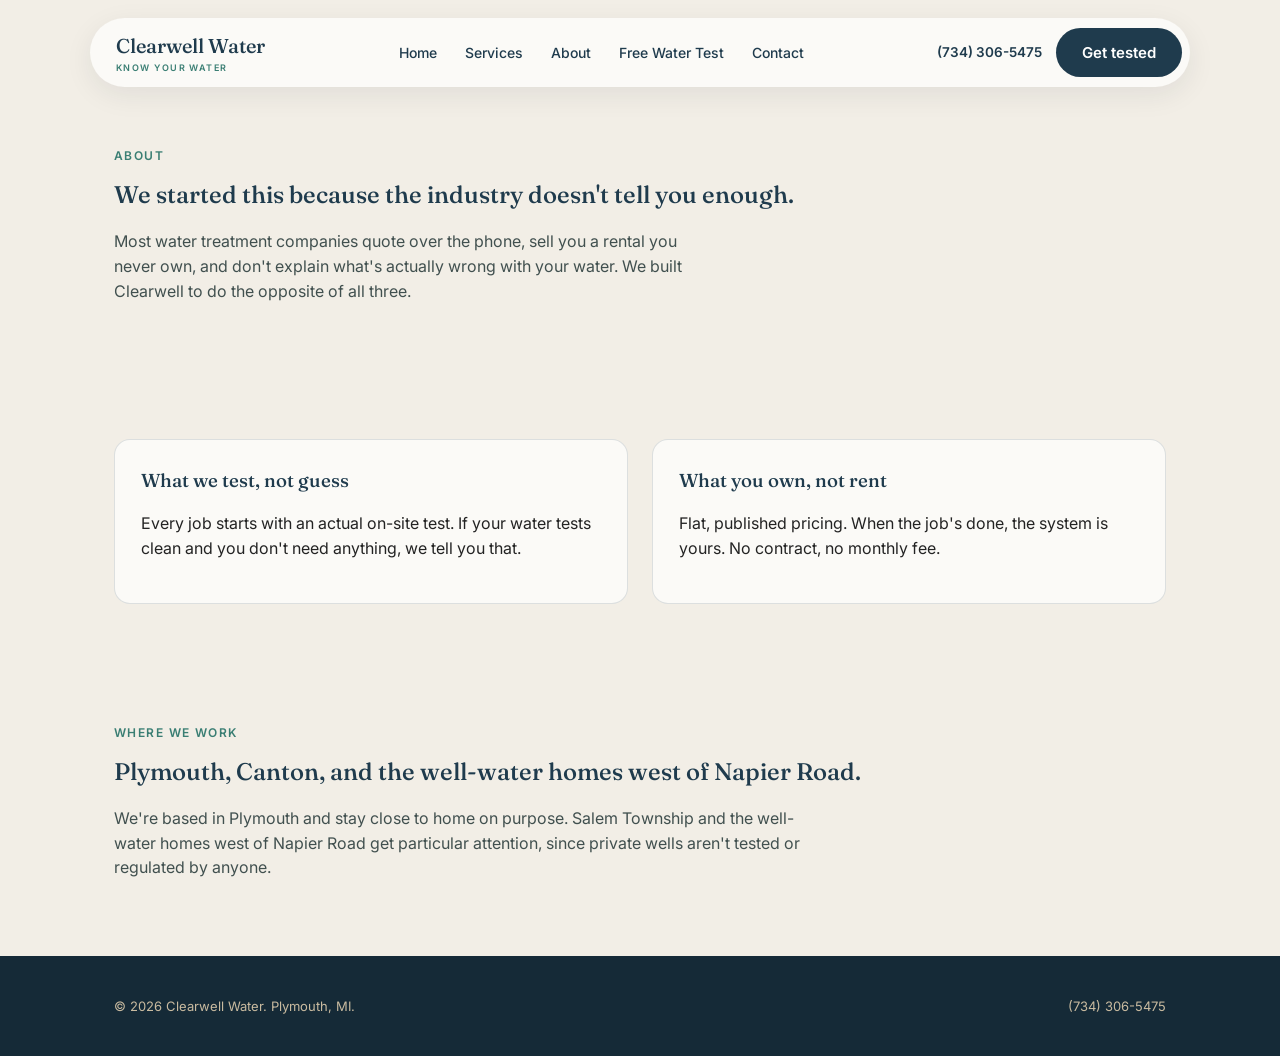
==== about.html @ 67fb88a0 "Create about.html" ====
<!DOCTYPE html>
  <html lang="en">
  <head>
  <meta charset="UTF-8">
  <meta name="viewport" content="width=device-width, initial-scale=1.0">
  <title>About Clearwell Water | Locally Owned, Plymouth MI</title>
<meta name="description" content="Clearwell Water is a locally owned water treatment company serving Plymouth, Canton, and Salem Township, Michigan.">
<link rel="stylesheet" href="assets/styles.css">
  </head>
  <body>
  <div class="header-perch">
  <header class="site">
    <div class="nav">
      <a href="index.html" class="logo">Clearwell Water <small>KNOW YOUR WATER</small></a>
      <nav class="links" id="navLinks">
        <a href="index.html">Home</a>
        <a href="services.html">Services</a>
        <a href="about.html">About</a>
        <a href="quote.html">Free Water Test</a>
      <a href="contact.html">Contact</a>
    </nav>
    <div class="nav-cta">
      <a href="tel:+17343065475" class="nav-phone">(734) 306-5475</a>
        <a href="quote.html" class="btn btn-primary">Get tested</a>
      </div>
    </div>
  </header>
  </div>
  <section>
    <div class="wrap">
      <span class="eyebrow">About</span>
      <h1>We started this because the industry doesn't tell you enough.</h1>
      <p style="max-width:600px; color:#41504f;">Most water treatment companies quote over the phone, sell you a rental you never own, and don't explain what's actually wrong with your water. We built Clearwell to do the opposite of all three.</p>
    </div>
  </section>
  <section>
    <div class="wrap two-col">
      <div class="panel">
        <h3>What we test, not guess</h3>
        <p>Every job starts with an actual on-site test. If your water tests clean and you don't need anything, we tell you that.</p>
      </div>
      <div class="panel">
        <h3>What you own, not rent</h3>
        <p>Flat, published pricing. When the job's done, the system is yours. No contract, no monthly fee.</p>
      </div>
    </div>
  </section>
  <section>
    <div class="wrap">
      <span class="eyebrow">Where we work</span>
    <h2>Plymouth, Canton, and the well-water homes west of Napier Road.</h2>
      <p style="max-width:700px; color:#41504f;">We're based in Plymouth and stay close to home on purpose. Salem Township and the well-water homes west of Napier Road get particular attention, since private wells aren't tested or regulated by anyone.</p>
    </div>
  </section>
  <footer class="site">
    <div class="wrap foot-bottom">
      <span>&copy; 2026 Clearwell Water. Plymouth, MI.</span>
      <span>(734) 306-5475</span>
    </div>
  </footer>
  <script src="assets/main.js"></script>
  </body>
  </html>
---- assets/styles.css ----
@import url('https://fonts.googleapis.com/css2?family=Fraunces:wght@400;500;600&family=Inter:wght@400;500;600&display=swap');
:root{--slate:#1F3B4D;--slate-deep:#152A37;--stone:#C9BBA0;--teal:#4A9B8E;--teal-deep:#3A7E73;--bone:#F2EEE6;--bone-white:#FBFAF7;--ink:#232323;}
*{box-sizing:border-box;}
body{margin:0;background:var(--bone);color:var(--ink);font-family:'Inter',sans-serif;line-height:1.55;}
h1,h2,h3{font-family:'Fraunces',serif;font-weight:500;color:var(--slate);margin:0 0 .5em;}
.wrap{max-width:1100px;margin:0 auto;padding:0 24px;}
a{color:inherit;}
.btn{display:inline-flex;align-items:center;font-weight:600;font-size:15px;padding:13px 26px;border-radius:44px;text-decoration:none;}
.btn-primary{background:var(--slate);color:#fff;}
.btn-teal{background:var(--teal);color:#fff;}
.btn-outline{background:transparent;border:1.5px solid var(--slate);color:var(--slate);}
.header-perch{padding:18px 20px 0;}
header.site{max-width:1100px;margin:0 auto;background:var(--bone-white);border-radius:60px;box-shadow:0 8px 28px rgba(21,42,55,.08);padding:0 8px 0 26px;}
.nav{display:flex;align-items:center;justify-content:space-between;padding:10px 0;}
.logo{font-family:'Fraunces',serif;font-weight:500;font-size:20px;color:var(--slate);text-decoration:none;}
.logo small{display:block;font-family:'Inter';font-weight:600;font-size:9px;letter-spacing:.16em;color:var(--teal-deep);}
nav.links{display:flex;gap:28px;}
nav.links a{text-decoration:none;color:var(--slate);font-size:14px;font-weight:500;}
.nav-cta{display:flex;align-items:center;gap:14px;}
.nav-phone{font-weight:600;color:var(--slate);text-decoration:none;font-size:13.5px;}
.hero{padding:90px 0;background:linear-gradient(160deg,#152A37,#1F3B4D);}
.hero-inner{text-align:center;max-width:700px;margin:0 auto;}
.hero h1{font-size:clamp(36px,6vw,64px);color:#fff;}
.hero .lede{color:#cfd9d7;font-size:17px;max-width:520px;margin:0 auto 30px;}
footer.site{background:var(--slate-deep);color:var(--stone);padding:40px 0;margin-top:0;}
.foot-bottom{display:flex;justify-content:space-between;flex-wrap:wrap;gap:10px;font-size:13px;}
.foot-grid{display:grid;grid-template-columns:1.4fr 1fr 1fr 1fr;gap:30px;}
.foot-grid h4{color:#fff;font-size:12px;letter-spacing:.06em;text-transform:uppercase;}
.foot-grid a{color:var(--stone);text-decoration:none;font-size:13.5px;display:block;margin-bottom:6px;}
section{padding:60px 0;}
.section-head{max-width:600px;margin-bottom:36px;}
.eyebrow{font-size:12px;font-weight:600;letter-spacing:.12em;text-transform:uppercase;color:var(--teal-deep);display:block;margin-bottom:10px;}
.svc-grid{display:grid;grid-template-columns:1fr 1fr;gap:20px;}
.svc-card{background:var(--bone-white);border:1px solid rgba(31,59,77,.14);border-radius:20px;padding:28px;}
.svc-card h3{font-size:20px;}
.price-row{display:flex;justify-content:space-between;border-top:1px solid rgba(31,59,77,.14);padding-top:14px;margin-top:14px;}
.price-row .price{font-family:'Fraunces';font-size:20px;color:var(--slate);}
.panel{background:var(--bone-white);border:1px solid rgba(31,59,77,.14);border-radius:16px;padding:26px;}
.two-col{display:grid;grid-template-columns:1fr 1fr;gap:24px;}
.form-card{background:var(--bone-white);border:1px solid rgba(31,59,77,.14);border-radius:20px;padding:36px;}
.field{margin-bottom:18px;}
.field label{display:block;font-size:13px;font-weight:600;color:var(--slate);margin-bottom:6px;}
.field input,.field select,.field textarea{width:100%;padding:12px 14px;border:1.5px solid rgba(31,59,77,.2);border-radius:8px;font-family:'Inter';font-size:14.5px;}
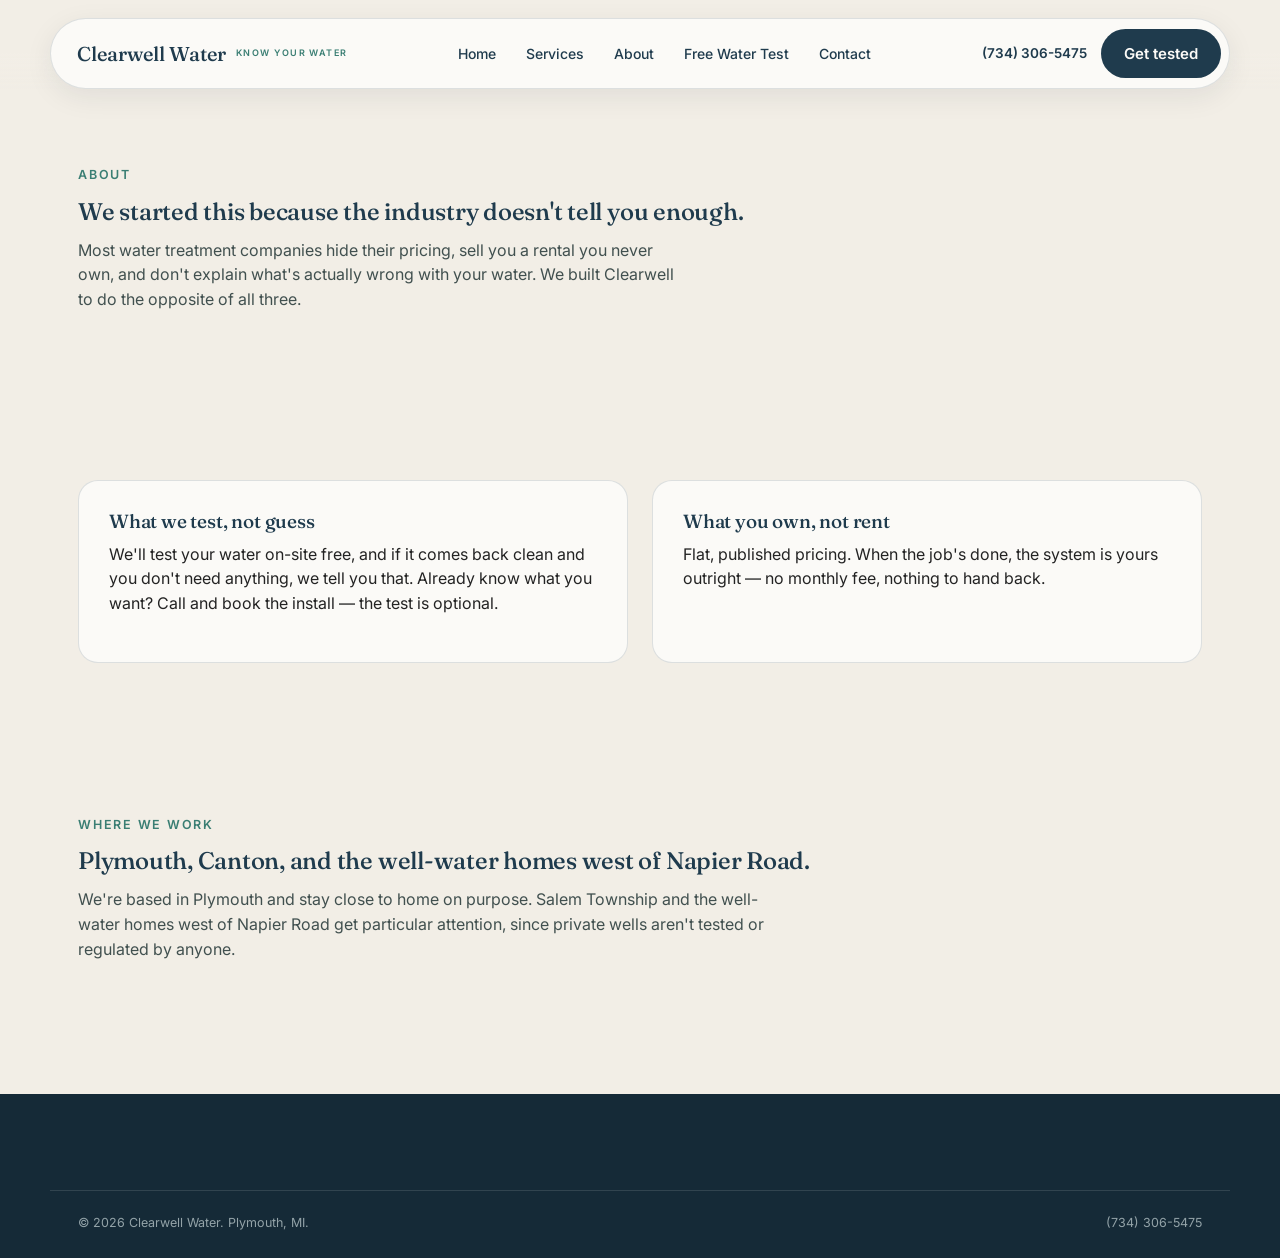
==== commit 76aa4828: "Allow direct booking; drop no-contract and phone-quote claims Customers who already know what they w" ====
--- a/about.html
+++ b/about.html
@@ -30,18 +30,18 @@
     <div class="wrap">
       <span class="eyebrow">About</span>
       <h1>We started this because the industry doesn't tell you enough.</h1>
-      <p style="max-width:600px; color:#41504f;">Most water treatment companies quote over the phone, sell you a rental you never own, and don't explain what's actually wrong with your water. We built Clearwell to do the opposite of all three.</p>
+      <p style="max-width:600px; color:#41504f;">Most water treatment companies hide their pricing, sell you a rental you never own, and don't explain what's actually wrong with your water. We built Clearwell to do the opposite of all three.</p>
     </div>
   </section>
   <section>
     <div class="wrap two-col">
       <div class="panel">
         <h3>What we test, not guess</h3>
-        <p>Every job starts with an actual on-site test. If your water tests clean and you don't need anything, we tell you that.</p>
+        <p>We'll test your water on-site free, and if it comes back clean and you don't need anything, we tell you that. Already know what you want? Call and book the install &mdash; the test is optional.</p>
       </div>
       <div class="panel">
         <h3>What you own, not rent</h3>
-        <p>Flat, published pricing. When the job's done, the system is yours. No contract, no monthly fee.</p>
+        <p>Flat, published pricing. When the job's done, the system is yours outright &mdash; no monthly fee, nothing to hand back.</p>
       </div>
     </div>
   </section>
--- a/assets/styles.css
+++ b/assets/styles.css
@@ -1,43 +1,401 @@
-@import url('https://fonts.googleapis.com/css2?family=Fraunces:wght@400;500;600&family=Inter:wght@400;500;600&display=swap');
-:root{--slate:#1F3B4D;--slate-deep:#152A37;--stone:#C9BBA0;--teal:#4A9B8E;--teal-deep:#3A7E73;--bone:#F2EEE6;--bone-white:#FBFAF7;--ink:#232323;}
+@import url('https://fonts.googleapis.com/css2?family=Fraunces:opsz,wght@9..144,300;9..144,400;9..144,500;9..144,600&family=Inter:wght@400;500;600&display=swap');
+
+:root{
+    --slate:#1F3B4D;
+    --slate-deep:#152A37;
+    --stone:#C9BBA0;
+    --stone-light:#E4DBC8;
+    --teal:#4A9B8E;
+    --teal-deep:#3A7E73;
+    --bone:#F2EEE6;
+    --bone-white:#FBFAF7;
+    --ink:#232323;
+    --clay:#B0603F;
+    --line: rgba(31,59,77,0.14);
+    --max: 1180px;
+}
+
 *{box-sizing:border-box;}
-body{margin:0;background:var(--bone);color:var(--ink);font-family:'Inter',sans-serif;line-height:1.55;}
-h1,h2,h3{font-family:'Fraunces',serif;font-weight:500;color:var(--slate);margin:0 0 .5em;}
-.wrap{max-width:1100px;margin:0 auto;padding:0 24px;}
+html{scroll-behavior:smooth;}
+body{
+    margin:0;
+    background:var(--bone);
+    color:var(--ink);
+    font-family:'Inter', sans-serif;
+    font-size:16px;
+    line-height:1.55;
+    -webkit-font-smoothing:antialiased;
+}
+h1,h2,h3,h4{
+    font-family:'Fraunces', serif;
+    font-weight:500;
+    color:var(--slate);
+    line-height:1.12;
+    margin:0 0 0.5em;
+    letter-spacing:-0.01em;
+}
+p{margin:0 0 1em;}
 a{color:inherit;}
-.btn{display:inline-flex;align-items:center;font-weight:600;font-size:15px;padding:13px 26px;border-radius:44px;text-decoration:none;}
-.btn-primary{background:var(--slate);color:#fff;}
-.btn-teal{background:var(--teal);color:#fff;}
-.btn-outline{background:transparent;border:1.5px solid var(--slate);color:var(--slate);}
-.header-perch{padding:18px 20px 0;}
-header.site{max-width:1100px;margin:0 auto;background:var(--bone-white);border-radius:60px;box-shadow:0 8px 28px rgba(21,42,55,.08);padding:0 8px 0 26px;}
-.nav{display:flex;align-items:center;justify-content:space-between;padding:10px 0;}
-.logo{font-family:'Fraunces',serif;font-weight:500;font-size:20px;color:var(--slate);text-decoration:none;}
-.logo small{display:block;font-family:'Inter';font-weight:600;font-size:9px;letter-spacing:.16em;color:var(--teal-deep);}
-nav.links{display:flex;gap:28px;}
-nav.links a{text-decoration:none;color:var(--slate);font-size:14px;font-weight:500;}
-.nav-cta{display:flex;align-items:center;gap:14px;}
-.nav-phone{font-weight:600;color:var(--slate);text-decoration:none;font-size:13.5px;}
-.hero{padding:90px 0;background:linear-gradient(160deg,#152A37,#1F3B4D);}
-.hero-inner{text-align:center;max-width:700px;margin:0 auto;}
-.hero h1{font-size:clamp(36px,6vw,64px);color:#fff;}
-.hero .lede{color:#cfd9d7;font-size:17px;max-width:520px;margin:0 auto 30px;}
-footer.site{background:var(--slate-deep);color:var(--stone);padding:40px 0;margin-top:0;}
-.foot-bottom{display:flex;justify-content:space-between;flex-wrap:wrap;gap:10px;font-size:13px;}
-.foot-grid{display:grid;grid-template-columns:1.4fr 1fr 1fr 1fr;gap:30px;}
-.foot-grid h4{color:#fff;font-size:12px;letter-spacing:.06em;text-transform:uppercase;}
-.foot-grid a{color:var(--stone);text-decoration:none;font-size:13.5px;display:block;margin-bottom:6px;}
-section{padding:60px 0;}
-.section-head{max-width:600px;margin-bottom:36px;}
-.eyebrow{font-size:12px;font-weight:600;letter-spacing:.12em;text-transform:uppercase;color:var(--teal-deep);display:block;margin-bottom:10px;}
-.svc-grid{display:grid;grid-template-columns:1fr 1fr;gap:20px;}
-.svc-card{background:var(--bone-white);border:1px solid rgba(31,59,77,.14);border-radius:20px;padding:28px;}
-.svc-card h3{font-size:20px;}
-.price-row{display:flex;justify-content:space-between;border-top:1px solid rgba(31,59,77,.14);padding-top:14px;margin-top:14px;}
-.price-row .price{font-family:'Fraunces';font-size:20px;color:var(--slate);}
-.panel{background:var(--bone-white);border:1px solid rgba(31,59,77,.14);border-radius:16px;padding:26px;}
-.two-col{display:grid;grid-template-columns:1fr 1fr;gap:24px;}
-.form-card{background:var(--bone-white);border:1px solid rgba(31,59,77,.14);border-radius:20px;padding:36px;}
-.field{margin-bottom:18px;}
-.field label{display:block;font-size:13px;font-weight:600;color:var(--slate);margin-bottom:6px;}
-.field input,.field select,.field textarea{width:100%;padding:12px 14px;border:1.5px solid rgba(31,59,77,.2);border-radius:8px;font-family:'Inter';font-size:14.5px;}
+img{max-width:100%; display:block;}
+.wrap{max-width:var(--max); margin:0 auto; padding:0 28px;}
+.eyebrow{
+    font-family:'Inter', sans-serif;
+    font-size:12.5px;
+    font-weight:600;
+    letter-spacing:0.14em;
+    text-transform:uppercase;
+    color:var(--teal-deep);
+    display:block;
+    margin-bottom:14px;
+}
+.btn{
+    display:inline-flex;
+    align-items:center;
+    gap:8px;
+    font-family:'Inter', sans-serif;
+    font-weight:600;
+    font-size:15px;
+    padding:13px 26px;
+    border-radius:44px;
+    text-decoration:none;
+    border:1.5px solid transparent;
+    cursor:pointer;
+    transition:transform .15s ease, background .15s ease, border-color .15s ease;
+}
+.btn:hover{transform:translateY(-1px);}
+.btn:focus-visible{outline:2px solid var(--teal); outline-offset:3px;}
+.btn-primary{background:var(--slate); color:var(--bone-white);}
+.btn-primary:hover{background:var(--slate-deep);}
+.btn-outline{background:transparent; border-color:var(--slate); color:var(--slate);}
+.btn-outline:hover{background:var(--slate); color:var(--bone-white);}
+.btn-teal{background:var(--teal); color:var(--bone-white);}
+.btn-teal:hover{background:var(--teal-deep);}
+
+.header-perch{position:sticky; top:0; z-index:50; padding:18px 20px 0; background:linear-gradient(var(--bone) 60%, transparent);}
+header.site{
+    max-width:var(--max); margin:0 auto;
+    background:var(--bone-white); border-radius:60px; border:1px solid var(--line);
+    box-shadow:0 8px 28px rgba(21,42,55,0.08);
+    padding:0 8px 0 26px;
+}
+.nav{display:flex; align-items:center; justify-content:space-between; padding:10px 0;}
+.logo{
+    display:flex; align-items:center; gap:10px;
+    font-family:'Fraunces', serif; font-weight:500; font-size:20px; color:var(--slate);
+    text-decoration:none;
+}
+.logo .mark{width:34px; height:34px; flex:none;}
+.logo small{
+    display:block; font-family:'Inter'; font-weight:600; font-size:9px;
+    letter-spacing:0.16em; color:var(--teal-deep); margin-top:-2px;
+}
+nav.links{display:flex; align-items:center; gap:30px;}
+nav.links a{
+    text-decoration:none; color:var(--slate); font-size:14px; font-weight:500;
+    position:relative; padding:4px 0;
+}
+nav.links a.active,nav.links a:hover{color:var(--teal-deep);}
+.nav-cta{display:flex; align-items:center; gap:14px;}
+.nav-phone{font-size:13.5px; font-weight:600; color:var(--slate); text-decoration:none;}
+.nav-cta .btn-primary{border-radius:40px; padding:12px 22px;}
+.burger{display:none; background:none; border:none; cursor:pointer; padding:6px;}
+.burger span{display:block; width:22px; height:2px; background:var(--slate); margin:5px 0;}
+
+.announce{max-width:calc(var(--max) - 40px); margin:12px auto 0; background:var(--slate); border-radius:40px; padding:11px 26px; display:flex; align-items:center; justify-content:center; gap:10px;}
+.announce span{color:var(--bone-white); font-size:13px; font-weight:500;}
+.announce .dot{width:6px; height:6px; border-radius:50%; background:var(--teal);}
+
+.hero{position:relative; padding:110px 0 120px; overflow:hidden; isolation:isolate;}
+.hero-bg-wrap{position:absolute; inset:0; z-index:-2; overflow:hidden;}
+.hero-bg-img{width:100%; height:100%; object-fit:cover; filter:blur(14px); transform:scale(1.1); transition:filter .05s linear;}
+.hero-bg-overlay{position:absolute; inset:0; background:linear-gradient(165deg, rgba(21,42,55,0.90) 0%, rgba(31,59,77,0.82) 55%, rgba(33,65,79,0.78) 100%);}
+.hero-inner{text-align:center; max-width:800px; margin:0 auto;}
+.hero-kicker{font-family:'Fraunces',serif; font-style:italic; font-size:19px; color:var(--stone); margin-bottom:18px; display:flex; align-items:center; justify-content:center; gap:16px;}
+.hero-kicker .rule{width:34px; height:1px; background:var(--stone); opacity:0.6;}
+.hero h1{font-size:clamp(46px,7.5vw,84px); font-weight:600; color:var(--bone-white); margin:0 auto 10px; letter-spacing:-0.02em;}
+.hero .subcaps{font-family:'Inter',sans-serif; font-weight:600; font-size:clamp(14px,1.8vw,18px); letter-spacing:0.16em; text-transform:uppercase; color:var(--teal); margin-bottom:26px;}
+.hero .lede{font-size:18px; max-width:520px; margin:0 auto; color:#cfd9d7;}
+.hero-actions{display:flex; gap:14px; margin-top:34px; flex-wrap:wrap; justify-content:center;}
+.hero-actions .btn{border-radius:44px; padding:15px 30px;}
+.hero-actions .btn-outline{border-color:rgba(242,238,230,0.4); color:var(--bone-white);}
+.hero-actions .btn-outline:hover{background:rgba(242,238,230,0.12);}
+.hero-stats{display:flex; gap:0; margin-top:64px; flex-wrap:wrap; justify-content:center; max-width:760px; margin-left:auto; margin-right:auto;}
+.hero-stats div{padding:0 30px; border-left:1px solid rgba(242,238,230,0.18);}
+.hero-stats div:first-child{border-left:none;}
+.hero-stats .num{font-family:'Fraunces',serif; font-size:27px; color:var(--bone-white); font-weight:500; display:block;}
+.hero-stats .lbl{font-size:12px; color:#a9bab6;}
+
+section{padding:76px 0;}
+section.tight{padding:52px 0;}
+.section-head{max-width:640px; margin-bottom:44px;}
+.section-head h2{font-size:clamp(26px,3.2vw,36px);}
+.band-stone{background:var(--stone-light);}
+.band-slate{background:var(--slate); color:var(--bone-white);}
+.band-slate h2, .band-slate h3{color:var(--bone-white);}
+.band-slate .eyebrow{color:var(--stone);}
+
+.trust-strip{display:flex; gap:12px; align-items:center; flex-wrap:wrap; justify-content:center; padding:26px 0;}
+.trust-strip span{background:var(--bone-white); border:1px solid var(--line); border-radius:40px; padding:9px 18px; font-size:13px; color:#4a4a4a;}
+.trust-strip strong{color:var(--slate);}
+
+.statement{text-align:center; padding:20px 0 10px;}
+.statement h2{font-size:clamp(28px,4.4vw,46px); font-weight:600; max-width:780px; margin:0 auto;}
+
+.svc-grid{display:grid; grid-template-columns:1fr 1fr; gap:20px;}
+.svc-card{background:var(--bone-white); border:1px solid var(--line); border-radius:22px; padding:32px; position:relative;}
+.svc-card .icon-badge{width:46px; height:46px; border-radius:50%; background:var(--stone-light); display:flex; align-items:center; justify-content:center; margin-bottom:18px;}
+.svc-card .icon-badge svg{width:22px; height:22px;}
+.svc-card h3{font-size:21px; margin-bottom:8px;}
+.svc-card .tag{font-size:11.5px; font-weight:600; letter-spacing:.08em; text-transform:uppercase; color:var(--teal-deep);}
+.svc-card p.desc{color:#41504f; font-size:14.5px; margin:10px 0 18px;}
+.svc-card ul{margin:0 0 18px; padding-left:18px; font-size:13.5px; color:#41504f;}
+.svc-card ul li{margin-bottom:4px;}
+.svc-card .price-row{display:flex; align-items:baseline; justify-content:space-between; border-top:1px solid var(--line); padding-top:16px;}
+.svc-card .price-row .price{font-family:'Fraunces',serif; font-size:22px; color:var(--slate); font-weight:500;}
+.svc-card .price-row small{font-size:11.5px; color:#6b6b6b;}
+
+.process{display:grid; grid-template-columns:repeat(4,1fr); gap:20px;}
+.process div{padding:0;}
+.process .n{
+    width:40px; height:40px; border-radius:50%; background:var(--slate); color:var(--bone-white);
+    display:flex; align-items:center; justify-content:center; font-family:'Fraunces',serif; font-size:16px; font-weight:500;
+    margin-bottom:14px;
+}
+.process h4{font-size:17px; margin:0 0 6px;}
+.process p{font-size:13.5px; color:#4a4a4a; margin:0;}
+
+.harm-grid{display:grid; grid-template-columns:repeat(3,1fr); gap:20px;}
+.harm-card{background:var(--bone-white); border:1px solid var(--line); border-radius:16px; padding:26px;}
+.harm-card .stat{font-family:'Fraunces',serif; font-size:30px; color:var(--clay); display:block; margin-bottom:8px;}
+.harm-card h4{font-size:16px; margin-bottom:8px;}
+.harm-card p{font-size:13.5px; color:#4a4a4a; margin:0;}
+
+.two-col{display:grid; grid-template-columns:1fr 1fr; gap:24px;}
+.panel{background:var(--bone-white); border:1px solid var(--line); border-radius:20px; padding:30px;}
+.panel h3{font-size:19px;}
+.panel .tag{font-size:11.5px; letter-spacing:.1em; text-transform:uppercase; font-weight:600; color:var(--clay);}
+
+footer.site{background:var(--slate-deep); color:var(--stone-light); padding:56px 0 26px; margin-top:40px;}
+.foot-grid{display:grid; grid-template-columns:1.4fr 1fr 1fr 1fr; gap:40px;}
+footer.site h4{color:var(--bone-white); font-family:'Inter'; font-size:13px; letter-spacing:.08em; text-transform:uppercase; font-weight:600; margin-bottom:16px;}
+footer.site a{color:var(--stone-light); text-decoration:none; font-size:14px; display:block; margin-bottom:9px;}
+footer.site a:hover{color:var(--bone-white);}
+.foot-bottom{border-top:1px solid rgba(255,255,255,0.12); margin-top:40px; padding-top:22px; font-size:12.5px; color:#93a3a8; display:flex; justify-content:space-between; flex-wrap:wrap; gap:10px;}
+
+.quiz-shell{max-width:600px; margin:0 auto; background:var(--bone-white); border:1px solid var(--line); border-radius:24px; overflow:hidden;}
+.quiz-progress-track{height:4px; background:var(--stone-light);}
+.quiz-progress-fill{height:4px; background:var(--teal); transition:width .35s ease;}
+.quiz-step-label{padding:16px 40px 0; font-size:11px; letter-spacing:.08em; text-transform:uppercase; color:#8a9694;}
+.quiz-body{padding:32px 40px 40px;}
+.quiz-question{animation:fadein .3s ease;}
+@keyframes fadein{from{opacity:0; transform:translateY(6px);} to{opacity:1; transform:translateY(0);}}
+.quiz-question h3{font-size:23px; margin-bottom:22px; line-height:1.3;}
+.card-options{display:grid; gap:10px; margin-bottom:6px;}
+.card-option{
+    border:1.5px solid var(--line); border-radius:12px; padding:16px 18px; cursor:pointer;
+    display:flex; align-items:center; justify-content:space-between; transition:border-color .15s, background .15s;
+}
+.card-option:hover{border-color:var(--teal);}
+.card-option.selected{border-color:var(--teal); background:#f0f7f5;}
+.card-option .label{font-weight:600; font-size:14.5px; color:var(--slate);}
+.card-option .hint{font-size:12px; color:#6b6b6b; margin-top:2px;}
+.card-option .dot{width:18px; height:18px; border-radius:50%; border:1.5px solid var(--line); flex:none;}
+.card-option.selected .dot{border-color:var(--teal); background:var(--teal); box-shadow:inset 0 0 0 3px #fff;}
+.chip-row{display:flex; flex-wrap:wrap; gap:8px; margin-bottom:6px;}
+.chip{border:1.5px solid var(--line); border-radius:40px; padding:10px 18px; font-size:14px; cursor:pointer; color:var(--slate);}
+.chip.selected{border-color:var(--teal); background:#f0f7f5; color:var(--teal-deep);}
+.quiz-nav{display:flex; justify-content:space-between; align-items:center; margin-top:30px;}
+.quiz-back{background:none; border:none; color:#6b6b6b; font-size:14px; font-weight:600; cursor:pointer; padding:10px;}
+.quiz-review dt{font-size:11.5px; text-transform:uppercase; letter-spacing:.06em; color:#8a9694; margin-top:14px;}
+.quiz-review dd{font-size:15px; color:var(--slate); font-weight:500; margin:2px 0 0;}
+#quizSuccess{display:none; text-align:center; padding:20px 0;}
+.form-card{background:var(--bone-white); border:1px solid var(--line); border-radius:20px; padding:40px;}
+.field{margin-bottom:20px;}
+.field label{display:block; font-size:13px; font-weight:600; color:var(--slate); margin-bottom:6px;}
+.field input, .field select, .field textarea{
+    width:100%; padding:12px 14px; border:1.5px solid var(--line); border-radius:8px;
+    font-family:'Inter'; font-size:14.5px; background:#fff; color:var(--ink);
+}
+.field input:focus, .field select:focus, .field textarea:focus{outline:none; border-color:var(--teal);}
+.field-row{display:grid; grid-template-columns:1fr 1fr; gap:16px;}
+#formSuccess{display:none; text-align:center; padding:40px 20px;}
+#formSuccess h3{font-size:22px;}
+
+@media (max-width: 900px){
+    .hero{padding:64px 0 80px;}
+    .hero-stats{gap:18px 0;}
+    .hero-stats div{border-left:none; padding:0 18px; width:45%;}
+    .foot-grid{grid-template-columns:1fr 1fr;}
+    .process{grid-template-columns:1fr 1fr;}
+    .two-col{grid-template-columns:1fr;}
+    .svc-grid{grid-template-columns:1fr;}
+}
+@media (max-width: 720px){
+    .harm-grid{grid-template-columns:1fr;}
+    nav.links{
+          position:fixed; inset:64px 0 0 0; background:var(--bone); flex-direction:column;
+          align-items:flex-start; padding:28px; gap:22px; transform:translateX(100%);
+          transition:transform .25s ease; border-top:1px solid var(--line);
+    }
+    nav.links.open{transform:translateX(0);}
+    .burger{display:block;}
+    .nav-phone{display:none;}
+    .field-row{grid-template-columns:1fr;}
+    .foot-grid{grid-template-columns:1fr 1fr;}
+}
+e{font-size:13.5px; font-weight:600; color:var(--slate); text-decoration:none;}
+.nav-cta .btn-primary{border-radius:40px; padding:12px 22px;}
+.burger{display:none; background:none; border:none; cursor:pointer; padding:6px;}
+.burger span{display:block; width:22px; height:2px; background:var(--slate); margin:5px 0;}
+
+.announce{max-width:calc(var(--max) - 40px); margin:12px auto 0; background:var(--slate); border-radius:40px; padding:11px 26px; display:flex; align-items:center; justify-content:center; gap:10px;}
+.announce span{color:var(--bone-white); font-size:13px; font-weight:500;}
+.announce .dot{width:6px; height:6px; border-radius:50%; background:var(--teal);}
+
+.hero{position:relative; padding:110px 0 120px; overflow:hidden; isolation:isolate;}
+.hero-bg-wrap{position:absolute; inset:0; z-index:-2; overflow:hidden;}
+.hero-bg-img{width:100%; height:100%; object-fit:cover; filter:blur(14px); transform:scale(1.1); transition:filter .05s linear;}
+.hero-bg-overlay{position:absolute; inset:0; background:linear-gradient(165deg, rgba(21,42,55,0.90) 0%, rgba(31,59,77,0.82) 55%, rgba(33,65,79,0.78) 100%);}
+.hero-inner{text-align:center; max-width:800px; margin:0 auto;}
+.hero-kicker{font-family:'Fraunces',serif; font-style:italic; font-size:19px; color:var(--stone); margin-bottom:18px; display:flex; align-items:center; justify-content:center; gap:16px;}
+.hero-kicker .rule{width:34px; height:1px; background:var(--stone); opacity:0.6;}
+.hero h1{font-size:clamp(46px,7.5vw,84px); font-weight:600; color:var(--bone-white); margin:0 auto 10px; letter-spacing:-0.02em;}
+.hero .subcaps{font-family:'Inter',sans-serif; font-weight:600; font-size:clamp(14px,1.8vw,18px); letter-spacing:0.16em; text-transform:uppercase; color:var(--teal); margin-bottom:26px;}
+.hero .lede{font-size:18px; max-width:520px; margin:0 auto; color:#cfd9d7;}
+.hero-actions{display:flex; gap:14px; margin-top:34px; flex-wrap:wrap; justify-content:center;}
+.hero-actions .btn{border-radius:44px; padding:15px 30px;}
+.hero-actions .btn-outline{border-color:rgba(242,238,230,0.4); color:var(--bone-white);}
+.hero-actions .btn-outline:hover{background:rgba(242,238,230,0.12);}
+.hero-stats{display:flex; gap:0; margin-top:64px; flex-wrap:wrap; justify-content:center; max-width:760px; margin-left:auto; margin-right:auto;}
+.hero-stats div{padding:0 30px; border-left:1px solid rgba(242,238,230,0.18);}
+.hero-stats div:first-child{border-left:none;}
+.hero-stats .num{font-family:'Fraunces',serif; font-size:27px; color:var(--bone-white); font-weight:500; display:block;}
+.hero-stats .lbl{font-size:12px; color:#a9bab6;}
+
+section{padding:76px 0;}
+section.tight{padding:52px 0;}
+.section-head{max-width:640px; margin-bottom:44px;}
+.section-head h2{font-size:clamp(26px,3.2vw,36px);}
+.band-stone{background:var(--stone-light);}
+.band-slate{background:var(--slate); color:var(--bone-white);}
+.band-slate h2, .band-slate h3{color:var(--bone-white);}
+.band-slate .eyebrow{color:var(--stone);}
+
+.trust-strip{display:flex; gap:12px; align-items:center; flex-wrap:wrap; justify-content:center; padding:26px 0;}
+.trust-strip span{background:var(--bone-white); border:1px solid var(--line); border-radius:40px; padding:9px 18px; font-size:13px; color:#4a4a4a;}
+.trust-strip strong{color:var(--slate);}
+
+.statement{text-align:center; padding:20px 0 10px;}
+.statement h2{font-size:clamp(28px,4.4vw,46px); font-weight:600; max-width:780px; margin:0 auto;}
+
+.svc-grid{display:grid; grid-template-columns:1fr 1fr; gap:20px;}
+.svc-card{background:var(--bone-white); border:1px solid var(--line); border-radius:22px; padding:32px; position:relative;}
+.svc-card .icon-badge{width:46px; height:46px; border-radius:50%; background:var(--stone-light); display:flex; align-items:center; justify-content:center; margin-bottom:18px;}
+.svc-card .icon-badge svg{width:22px; height:22px;}
+.svc-card h3{font-size:21px; margin-bottom:8px;}
+.svc-card .tag{font-size:11.5px; font-weight:600; letter-spacing:.08em; text-transform:uppercase; color:var(--teal-deep);}
+.svc-card p.desc{color:#41504f; font-size:14.5px; margin:10px 0 18px;}
+.svc-card ul{margin:0 0 18px; padding-left:18px; font-size:13.5px; color:#41504f;}
+.svc-card ul li{margin-bottom:4px;}
+.svc-card .price-row{display:flex; align-items:baseline; justify-content:space-between; border-top:1px solid var(--line); padding-top:16px;}
+.svc-card .price-row .price{font-family:'Fraunces',serif; font-size:22px; color:var(--slate); font-weight:500;}
+.svc-card .price-row small{font-size:11.5px; color:#6b6b6b;}
+
+.process{display:grid; grid-template-columns:repeat(4,1fr); gap:20px;}
+.process div{padding:0;}
+.process .n{
+    width:40px; height:40px; border-radius:50%; background:var(--slate); color:var(--bone-white);
+    display:flex; align-items:center; justify-content:center; font-family:'Fraunces',serif; font-size:16px; font-weight:500;
+    margin-bottom:14px;
+}
+.process h4{font-size:17px; margin:0 0 6px;}
+.process p{font-size:13.5px; color:#4a4a4a; margin:0;}
+
+.harm-grid{display:grid; grid-template-columns:repeat(3,1fr); gap:20px;}
+.harm-card{background:var(--bone-white); border:1px solid var(--line); border-radius:16px; padding:26px;}
+.harm-card .stat{font-family:'Fraunces',serif; font-size:30px; color:var(--clay); display:block; margin-bottom:8px;}
+.harm-card h4{font-size:16px; margin-bottom:8px;}
+.harm-card p{font-size:13.5px; color:#4a4a4a; margin:0;}
+
+.two-col{display:grid; grid-template-columns:1fr 1fr; gap:24px;}
+.panel{background:var(--bone-white); border:1px solid var(--line); border-radius:20px; padding:30px;}
+.panel h3{font-size:19px;}
+.panel .tag{font-size:11.5px; letter-spacing:.1em; text-transform:uppercase; font-weight:600; color:var(--clay);}
+
+footer.site{background:var(--slate-deep); color:var(--stone-light); padding:56px 0 26px; margin-top:40px;}
+.foot-grid{display:grid; grid-template-columns:1.4fr 1fr 1fr 1fr; gap:40px;}
+footer.site h4{color:var(--bone-white); font-family:'Inter'; font-size:13px; letter-spacing:.08em; text-transform:uppercase; font-weight:600; margin-bottom:16px;}
+footer.site a{color:var(--stone-light); text-decoration:none; font-size:14px; display:block; margin-bottom:9px;}
+footer.site a:hover{color:var(--bone-white);}
+.foot-bottom{border-top:1px solid rgba(255,255,255,0.12); margin-top:40px; padding-top:22px; font-size:12.5px; color:#93a3a8; display:flex; justify-content:space-between; flex-wrap:wrap; gap:10px;}
+
+.quiz-shell{max-width:600px; margin:0 auto; background:var(--bone-white); border:1px solid var(--line); border-radius:24px; overflow:hidden;}
+.quiz-progress-track{height:4px; background:var(--stone-light); border-radius:0;}
+.quiz-progress-fill{height:4px; background:var(--teal); border-radius:0; transition:width .35s ease;}
+.quiz-step-label{padding:16px 40px 0; font-size:11px; letter-spacing:.08em; text-transform:uppercase; color:#8a9694;}
+.quiz-body{padding:32px 40px 40px;}
+.quiz-question{animation:fadein .3s ease;}
+@keyframes fadein{from{opacity:0; transform:translateY(6px);} to{opacity:1; transform:translateY(0);}}
+.quiz-question h3{font-size:23px; margin-bottom:22px; line-height:1.3;}
+.card-options{display:grid; gap:10px; margin-bottom:6px;}
+.card-option{
+    border:1.5px solid var(--line); border-radius:12px; padding:16px 18px; cursor:pointer;
+    display:flex; align-items:center; justify-content:space-between; transition:border-color .15s, background .15s;
+}
+.card-option:hover{border-color:var(--teal);}
+.card-option.selected{border-color:var(--teal); background:#f0f7f5;}
+.card-option .label{font-weight:600; font-size:14.5px; color:var(--slate);}
+.card-option .hint{font-size:12px; color:#6b6b6b; margin-top:2px;}
+.card-option .dot{width:18px; height:18px; border-radius:50%; border:1.5px solid var(--line); flex:none;}
+.card-option.selected .dot{border-color:var(--teal); background:var(--teal); box-shadow:inset 0 0 0 3px #fff;}
+.chip-row{display:flex; flex-wrap:wrap; gap:8px; margin-bottom:6px;}
+.chip{border:1.5px solid var(--line); border-radius:40px; padding:10px 18px; font-size:14px; cursor:pointer; color:var(--slate);}
+.chip.selected{border-color:var(--teal); background:#f0f7f5; color:var(--teal-deep);}
+.quiz-nav{display:flex; justify-content:space-between; align-items:center; margin-top:30px;}
+.quiz-back{background:none; border:none; color:#6b6b6b; font-size:14px; font-weight:600; cursor:pointer; padding:10px;}
+.quiz-review dt{font-size:11.5px; text-transform:uppercase; letter-spacing:.06em; color:#8a9694; margin-top:14px;}
+.quiz-review dd{font-size:15px; color:var(--slate); font-weight:500; margin:2px 0 0;}
+#quizSuccess{display:none; text-align:center; padding:20px 0;}
+@media (max-width:640px){
+    .quiz-body{padding:24px 22px 32px;}
+    .quiz-step-label{padding:14px 22px 0;}
+}
+.form-card{background:var(--bone-white); border:1px solid var(--line); border-radius:20px; padding:40px;}
+.field{margin-bottom:20px;}
+.field label{display:block; font-size:13px; font-weight:600; color:var(--slate); margin-bottom:6px;}
+.field input, .field select, .field textarea{
+    width:100%; padding:12px 14px; border:1.5px solid var(--line); border-radius:3px;
+    font-family:'Inter'; font-size:14.5px; background:#fff; color:var(--ink);
+}
+.field input:focus, .field select:focus, .field textarea:focus{outline:none; border-color:var(--teal);}
+.field-row{display:grid; grid-template-columns:1fr 1fr; gap:16px;}
+fieldset{border:1.5px solid var(--line); border-radius:3px; padding:16px 18px; margin:0 0 20px;}
+fieldset legend{font-size:13px; font-weight:600; color:var(--slate); padding:0 6px;}
+.check-row{display:flex; align-items:center; gap:8px; margin-bottom:8px; font-size:14px;}
+.check-row input{width:auto;}
+#formSuccess{display:none; text-align:center; padding:40px 20px;}
+#formSuccess h3{font-size:22px;}
+
+@media (max-width: 900px){
+    .hero{padding:64px 0 80px;}
+    .hero-stats{gap:18px 0;}
+    .hero-stats div{border-left:none; padding:0 18px; width:45%;}
+    .foot-grid{grid-template-columns:1fr 1fr;}
+    .process{grid-template-columns:1fr 1fr;}
+    .process div{border-bottom:1px solid var(--line);}
+    .two-col{grid-template-columns:1fr;}
+    .svc-grid{grid-template-columns:1fr;}
+}
+  @media (max-width: 720px){
+      .harm-grid{grid-template-columns:1fr;}
+      nav.links{
+            position:fixed; inset:64px 0 0 0; background:var(--bone); flex-direction:column;
+            align-items:flex-start; padding:28px; gap:22px; transform:translateX(100%);
+            transition:transform .25s ease; border-top:1px solid var(--line);
+      }
+      nav.links.open{transform:translateX(0);}
+      .burger{display:block;}
+      .nav-phone{display:none;}
+      .field-row{grid-template-columns:1fr;}
+      .foot-grid{grid-template-columns:1fr 1fr;}
+  }
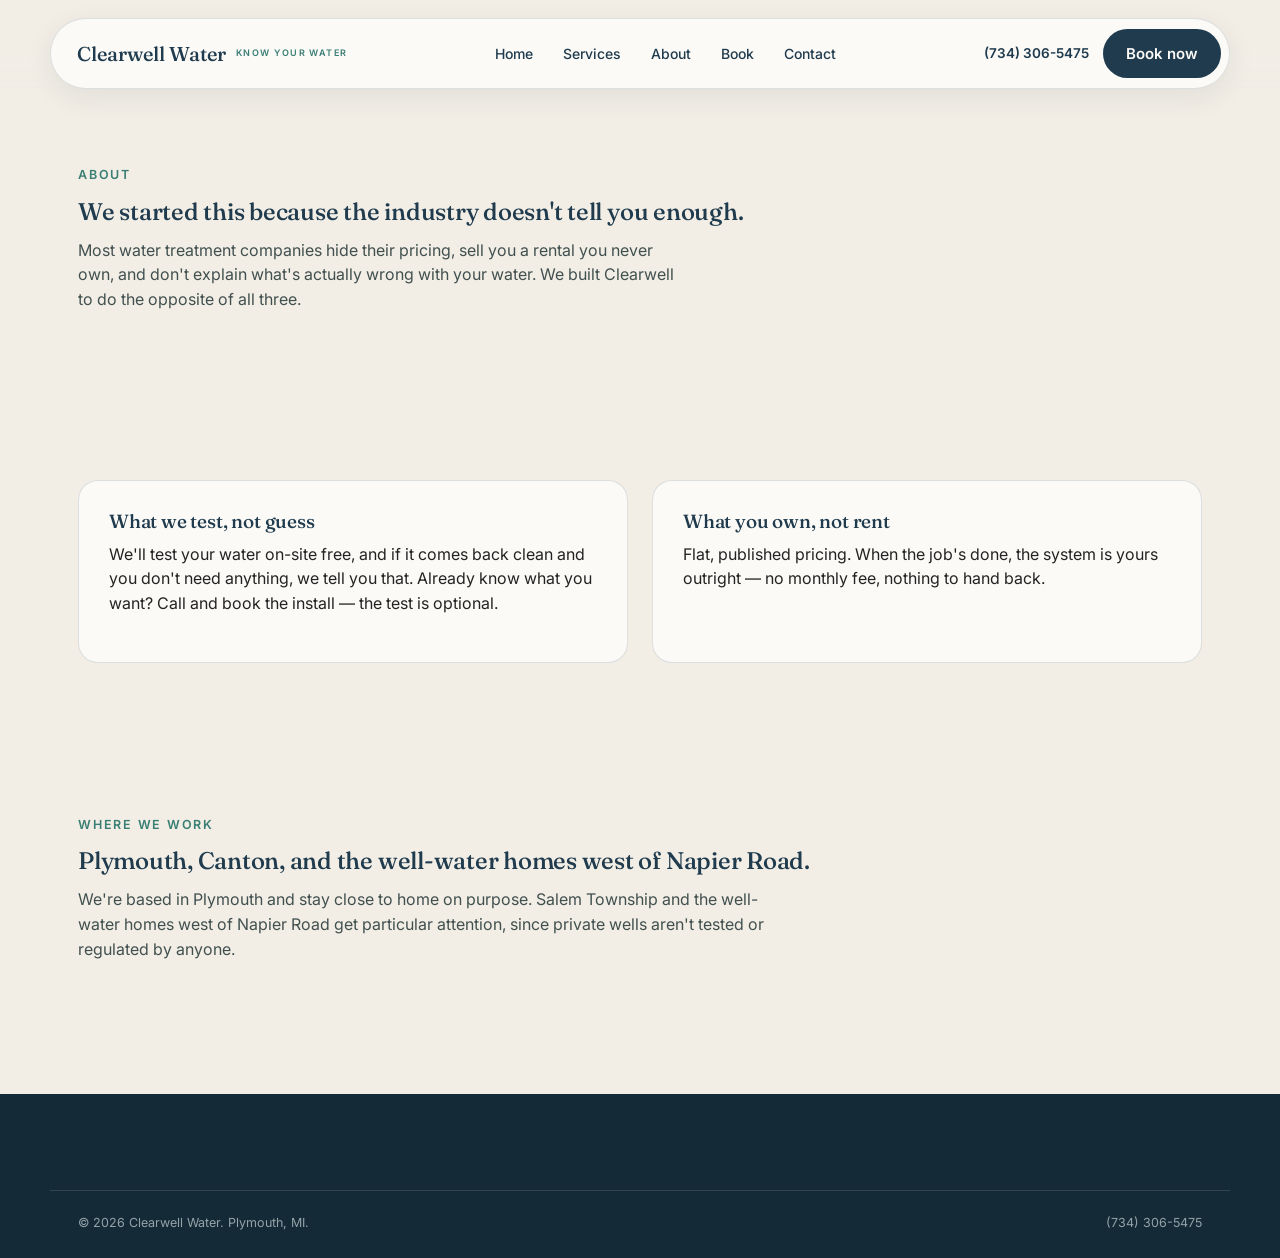
==== commit d00ae104: "Add booking wizard; parallax hero and scroll reveals New book.html: five-step booking flow (details," ====
--- a/about.html
+++ b/about.html
@@ -16,12 +16,12 @@
         <a href="index.html">Home</a>
         <a href="services.html">Services</a>
         <a href="about.html">About</a>
-        <a href="quote.html">Free Water Test</a>
+        <a href="book.html">Book</a>
       <a href="contact.html">Contact</a>
     </nav>
     <div class="nav-cta">
       <a href="tel:+17343065475" class="nav-phone">(734) 306-5475</a>
-        <a href="quote.html" class="btn btn-primary">Get tested</a>
+        <a href="book.html" class="btn btn-primary">Book now</a>
       </div>
     </div>
   </header>
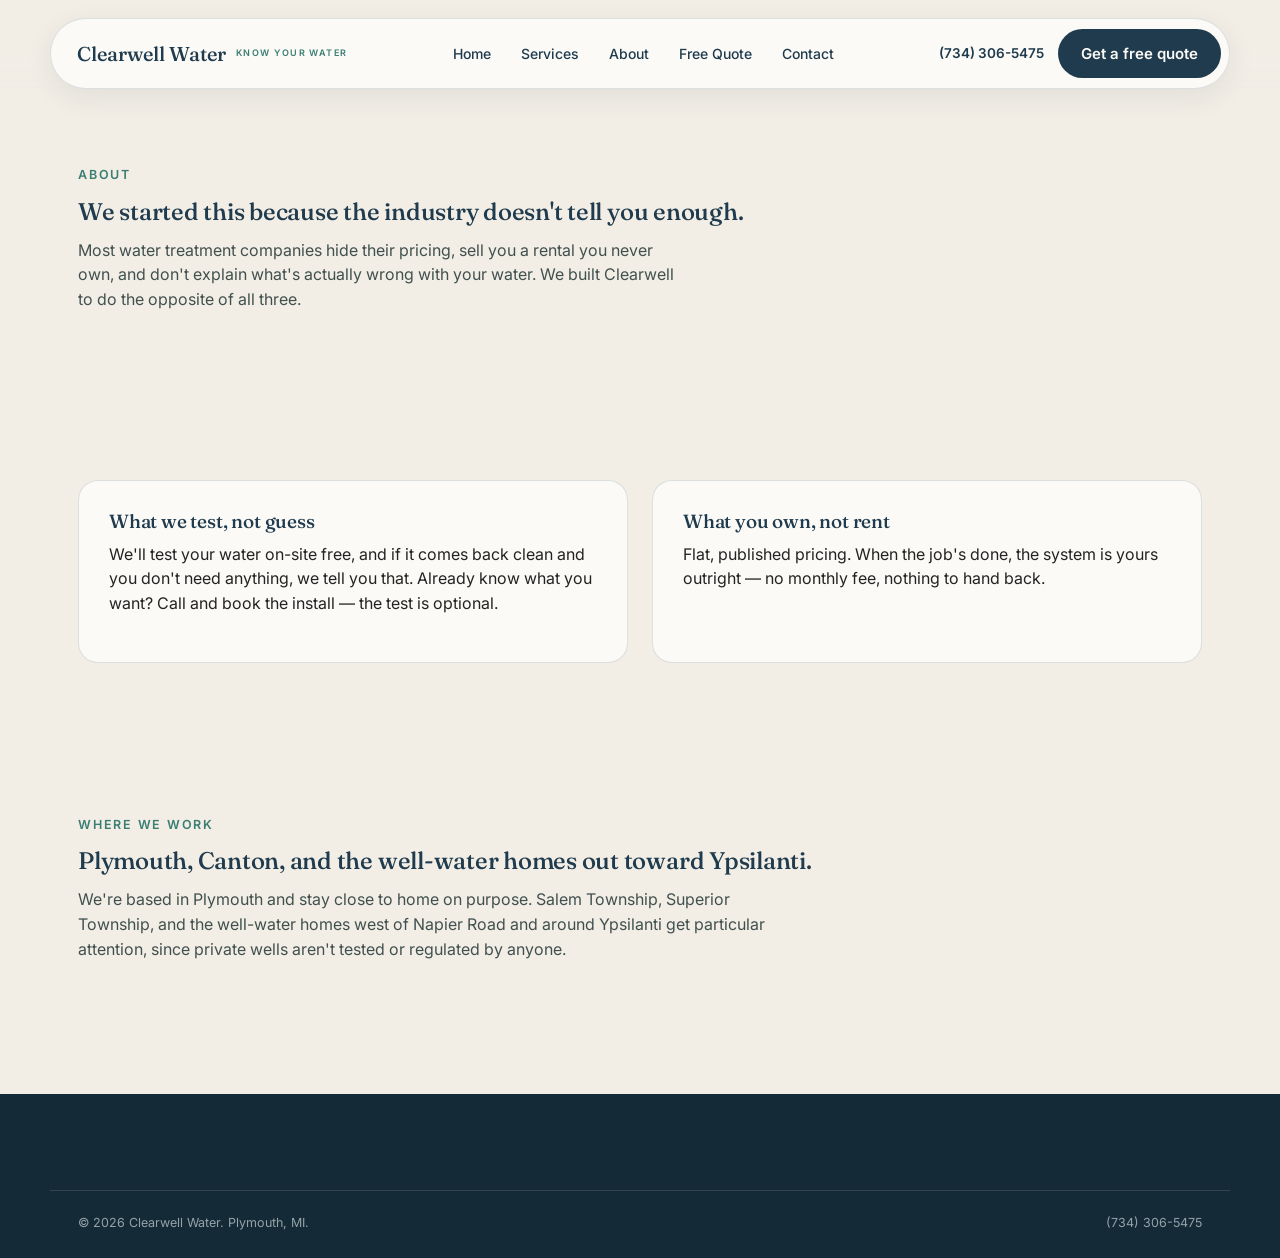
==== commit 4d89b859: "Rework quote flow: connected progress rail, slide transitions, clearer subjects - Progress rail rebu" ====
--- a/about.html
+++ b/about.html
@@ -4,7 +4,7 @@
   <meta charset="UTF-8">
   <meta name="viewport" content="width=device-width, initial-scale=1.0">
   <title>About Clearwell Water | Locally Owned, Plymouth MI</title>
-<meta name="description" content="Clearwell Water is a locally owned water treatment company serving Plymouth, Canton, and Salem Township, Michigan.">
+<meta name="description" content="Clearwell Water is a locally owned water treatment company serving Plymouth, Canton, Salem Township, Superior Township, and Ypsilanti, Michigan.">
 <link rel="stylesheet" href="assets/styles.css">
   </head>
   <body>
@@ -16,12 +16,12 @@
         <a href="index.html">Home</a>
         <a href="services.html">Services</a>
         <a href="about.html">About</a>
-        <a href="book.html">Book</a>
+        <a href="book.html">Free Quote</a>
       <a href="contact.html">Contact</a>
     </nav>
     <div class="nav-cta">
       <a href="tel:+17343065475" class="nav-phone">(734) 306-5475</a>
-        <a href="book.html" class="btn btn-primary">Book now</a>
+        <a href="book.html" class="btn btn-primary">Get a free quote</a>
       </div>
     </div>
   </header>
@@ -48,8 +48,8 @@
   <section>
     <div class="wrap">
       <span class="eyebrow">Where we work</span>
-    <h2>Plymouth, Canton, and the well-water homes west of Napier Road.</h2>
-      <p style="max-width:700px; color:#41504f;">We're based in Plymouth and stay close to home on purpose. Salem Township and the well-water homes west of Napier Road get particular attention, since private wells aren't tested or regulated by anyone.</p>
+    <h2>Plymouth, Canton, and the well-water homes out toward Ypsilanti.</h2>
+      <p style="max-width:700px; color:#41504f;">We're based in Plymouth and stay close to home on purpose. Salem Township, Superior Township, and the well-water homes west of Napier Road and around Ypsilanti get particular attention, since private wells aren't tested or regulated by anyone.</p>
     </div>
   </section>
   <footer class="site">
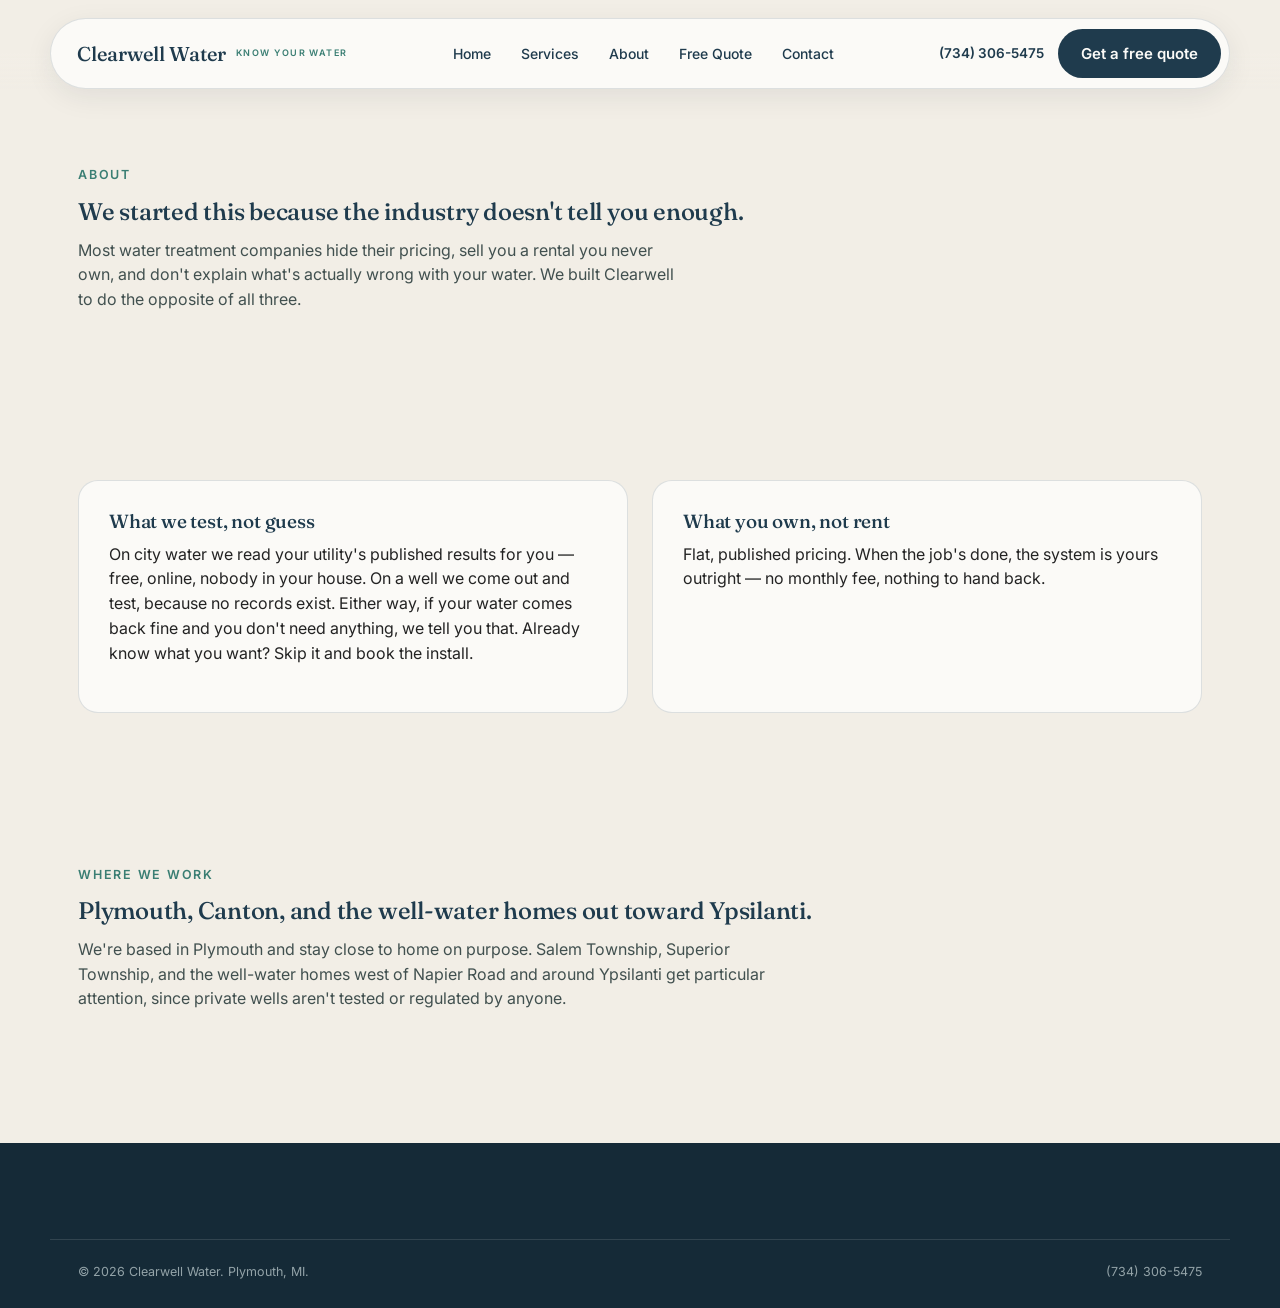
==== commit cd60b6b2: "Stop promising on-site testing to city water customers The hero said nobody sets foot in your house " ====
--- a/about.html
+++ b/about.html
@@ -5,7 +5,7 @@
   <meta name="viewport" content="width=device-width, initial-scale=1.0">
   <title>About Clearwell Water | Locally Owned, Plymouth MI</title>
 <meta name="description" content="Clearwell Water is a locally owned water treatment company serving Plymouth, Canton, Salem Township, Superior Township, and Ypsilanti, Michigan.">
-<link rel="stylesheet" href="assets/styles.css">
+<link rel="stylesheet" href="assets/styles.css?v=3">
   </head>
   <body>
   <div class="header-perch">
@@ -18,10 +18,12 @@
         <a href="about.html">About</a>
         <a href="book.html">Free Quote</a>
       <a href="contact.html">Contact</a>
+      <a href="tel:+17343065475" class="nav-call">Call (734) 306-5475</a>
     </nav>
     <div class="nav-cta">
       <a href="tel:+17343065475" class="nav-phone">(734) 306-5475</a>
         <a href="book.html" class="btn btn-primary">Get a free quote</a>
+      <button class="burger" id="burgerBtn" aria-label="Menu" aria-expanded="false"><span></span><span></span><span></span></button>
       </div>
     </div>
   </header>
@@ -37,7 +39,7 @@
     <div class="wrap two-col">
       <div class="panel">
         <h3>What we test, not guess</h3>
-        <p>We'll test your water on-site free, and if it comes back clean and you don't need anything, we tell you that. Already know what you want? Call and book the install &mdash; the test is optional.</p>
+        <p>On city water we read your utility's published results for you &mdash; free, online, nobody in your house. On a well we come out and test, because no records exist. Either way, if your water comes back fine and you don't need anything, we tell you that. Already know what you want? Skip it and book the install.</p>
       </div>
       <div class="panel">
         <h3>What you own, not rent</h3>
@@ -58,7 +60,7 @@
       <span>(734) 306-5475</span>
     </div>
   </footer>
-  <script src="assets/main.js"></script>
+  <script src="assets/main.js?v=3"></script>
   </body>
   </html>
   
--- a/assets/styles.css
+++ b/assets/styles.css
@@ -243,7 +243,7 @@
     .field-row{grid-template-columns:1fr;}
     .foot-grid{grid-template-columns:1fr 1fr;}
 }
-e{font-size:13.5px; font-weight:600; color:var(--slate); text-decoration:none;}
+.nav-phone{font-size:13.5px; font-weight:600; color:var(--slate); text-decoration:none;}
 .nav-cta .btn-primary{border-radius:40px; padding:12px 22px;}
 .burger{display:none; background:none; border:none; cursor:pointer; padding:6px;}
 .burger span{display:block; width:22px; height:2px; background:var(--slate); margin:5px 0;}
@@ -399,3 +399,36 @@
       .field-row{grid-template-columns:1fr;}
       .foot-grid{grid-template-columns:1fr 1fr;}
   }
+
+/* Mobile menu: the drawer link for the phone number, since .nav-phone is
+   hidden at this width. Desktop keeps the header number instead. */
+.nav-call{display:none;}
+@media (max-width: 720px){
+  .nav-call{display:block; color:var(--teal-deep); font-weight:600;}
+  nav.links a{width:100%; padding:6px 0;}
+}
+
+/* ---------------------------------------------------------------
+   Mobile menu, authoritative. Earlier blocks in this file slide the
+   drawer with a transform; if that transition never runs (throttled
+   tab, reduced motion, older browser) the menu is stuck off-screen
+   and the site becomes unnavigable on a phone. Toggling display
+   instead cannot get stuck — the fade is decoration only.
+   --------------------------------------------------------------- */
+@media (max-width: 720px){
+  nav.links{
+    display:none; transform:none; transition:none;
+    position:fixed; inset:64px 0 auto 0; z-index:60;
+    flex-direction:column; align-items:stretch; gap:0;
+    background:var(--bone); padding:10px 0 18px;
+    border-top:1px solid var(--line);
+    box-shadow:0 18px 40px rgba(21,42,55,.16);
+  }
+  nav.links.open{display:flex; animation:navDrop .22s ease both;}
+  nav.links a{padding:14px 28px; width:100%; font-size:16px;}
+  nav.links a:hover{background:rgba(31,59,77,.05);}
+}
+@keyframes navDrop{from{opacity:0; transform:translateY(-8px);} to{opacity:1; transform:none;}}
+@media (prefers-reduced-motion: reduce){
+  nav.links.open{animation:none;}
+}
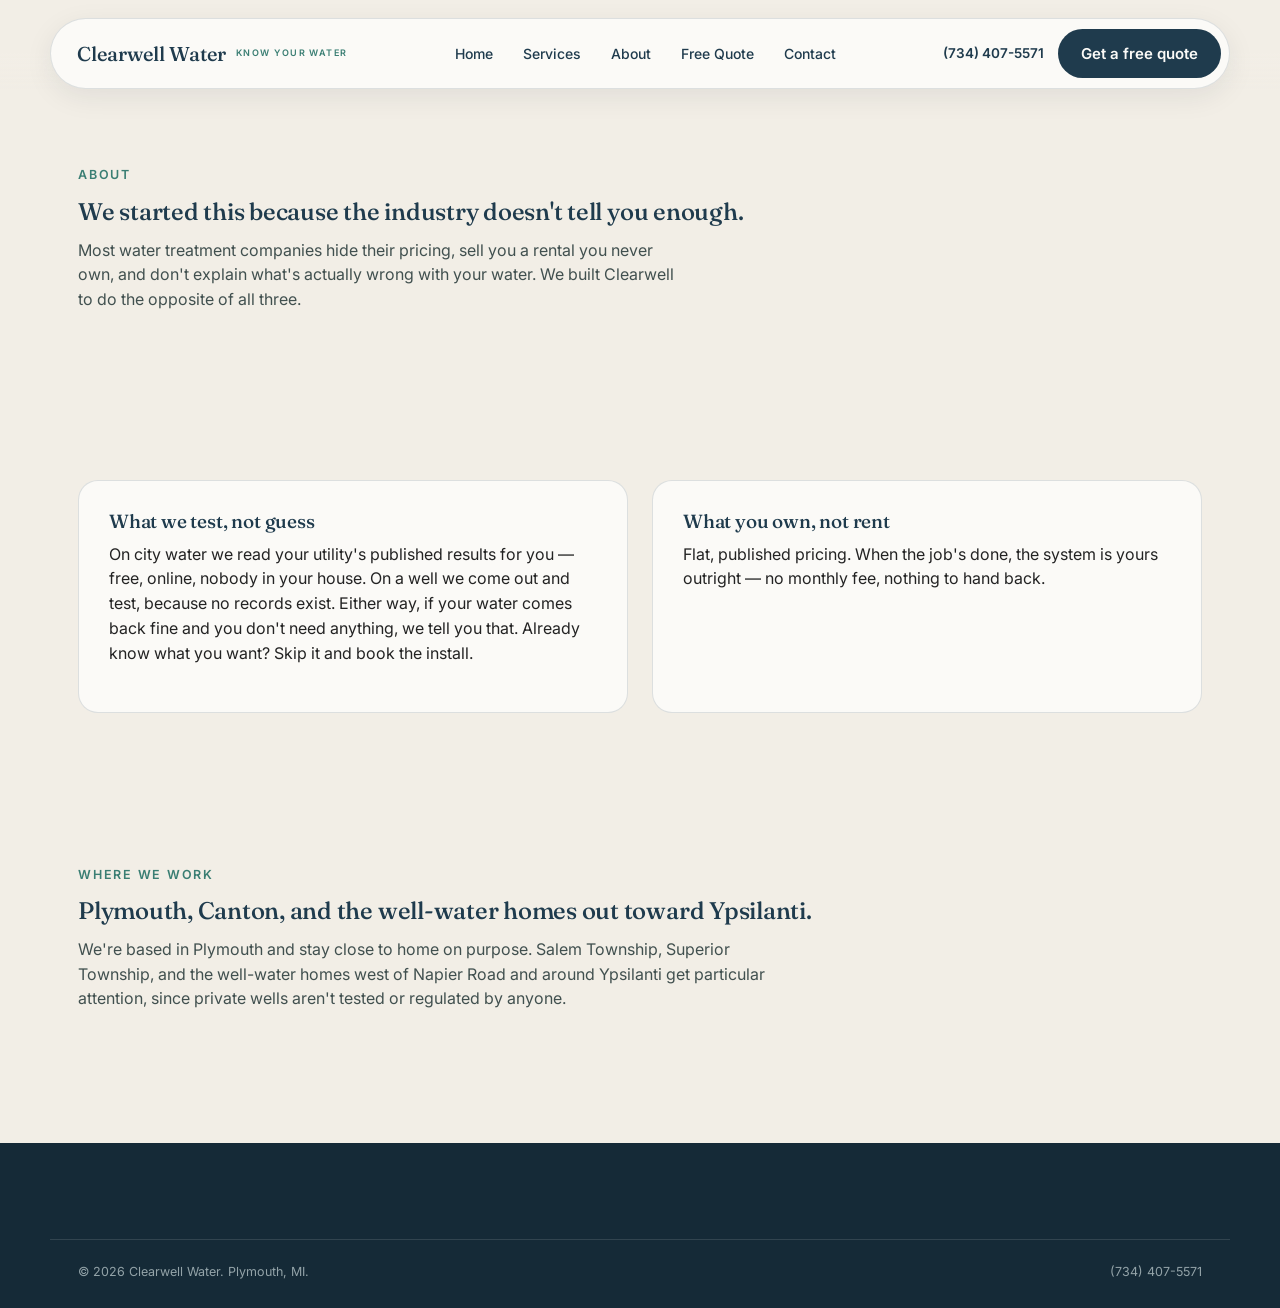
==== commit 8265d488: "Switch the whole site to (734) 407-5571 This is the number the shared Quo inbox answers, so the site" ====
--- a/about.html
+++ b/about.html
@@ -18,10 +18,10 @@
         <a href="about.html">About</a>
         <a href="book.html">Free Quote</a>
       <a href="contact.html">Contact</a>
-      <a href="tel:+17343065475" class="nav-call">Call (734) 306-5475</a>
+      <a href="tel:+17344075571" class="nav-call">Call (734) 407-5571</a>
     </nav>
     <div class="nav-cta">
-      <a href="tel:+17343065475" class="nav-phone">(734) 306-5475</a>
+      <a href="tel:+17344075571" class="nav-phone">(734) 407-5571</a>
         <a href="book.html" class="btn btn-primary">Get a free quote</a>
       <button class="burger" id="burgerBtn" aria-label="Menu" aria-expanded="false"><span></span><span></span><span></span></button>
       </div>
@@ -57,7 +57,7 @@
   <footer class="site">
     <div class="wrap foot-bottom">
       <span>&copy; 2026 Clearwell Water. Plymouth, MI.</span>
-      <span>(734) 306-5475</span>
+      <span>(734) 407-5571</span>
     </div>
   </footer>
   <script src="assets/main.js?v=3"></script>
